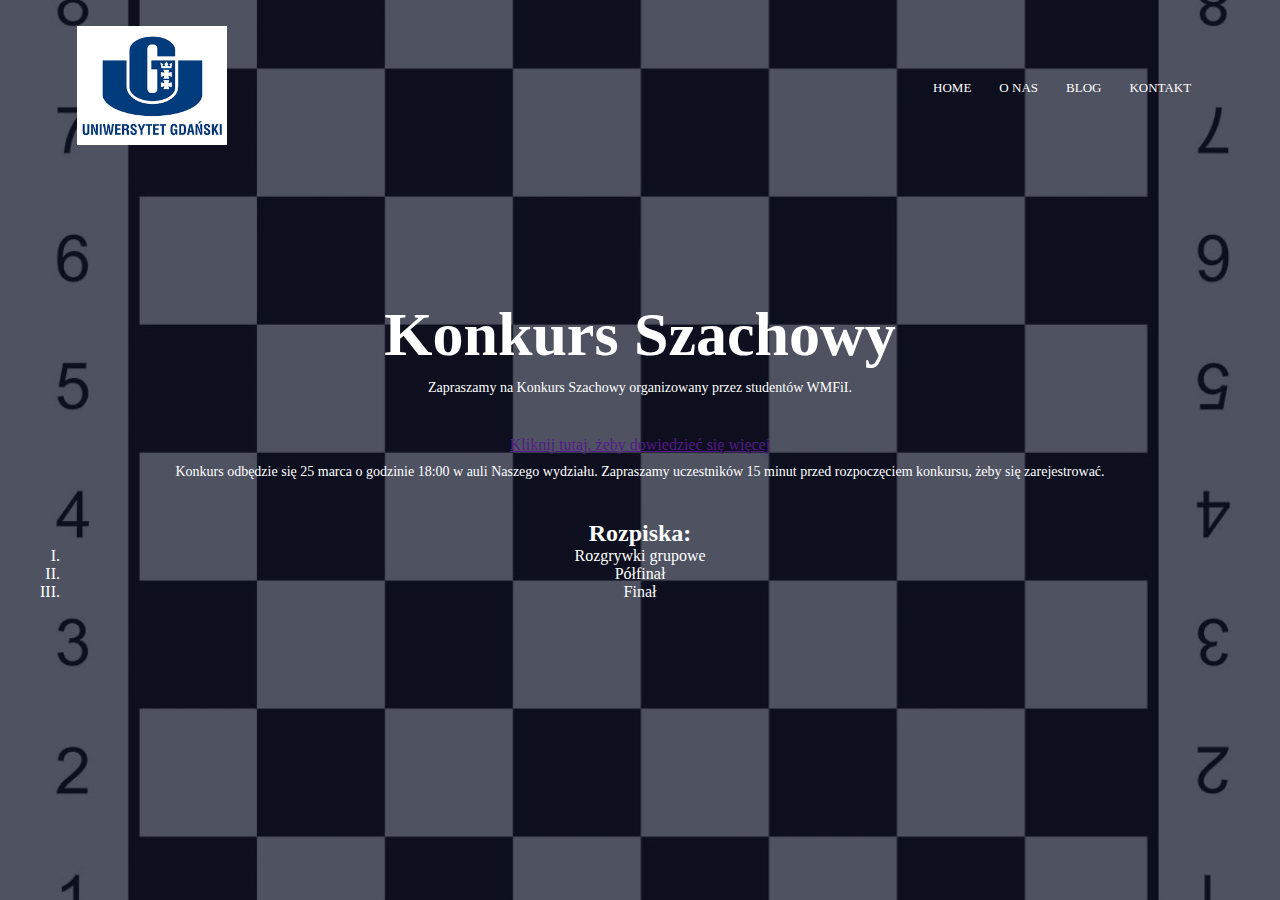
==== lab3/index.html @ 45f63039 "initial commit" ====
<!DOCTYPE html>
<html lang="pl">
<head>
    <meta charset="UTF-8">
    <title>Konkurs Szachowy</title>
    <link rel="stylesheet" href="style.css">
</head>
<body>
    <section class="header">
        <nav>
            <a href="index.html"><img src="images/logo.png" alt=""></a>
            <div class="nav-links">
                <ul>
                    <li><a href="">HOME</a> </li>
                    <li><a href="">O NAS</a> </li>
                    <li><a href="">BLOG</a> </li>
                    <li><a href="">KONTAKT</a> </li>
                </ul>
            </div>
        </nav>

        <div class="text-box">
            <h1>Konkurs Szachowy</h1>
            <p>Zapraszamy na Konkurs Szachowy organizowany przez studentów WMFiI.</p>
            <a href="">Kliknij tutaj, żeby dowiedzieć się więcej</a>
            <p>Konkurs odbędzie się 25 marca o godzinie 18:00 w auli Naszego wydziału.
                Zapraszamy uczestników 15 minut przed rozpoczęciem konkursu, żeby się zarejestrować.</p>
            <h2>Rozpiska:</h2>
            <ol type="I">
                <li>Rozgrywki grupowe</li>
                <li>Półfinał</li>
                <li>Finał</li>
            </ol>
        </div>
    </section>
</body>
</html>
---- lab3/style.css ----
* {
    margin: 0;
    padding: 0;
}

.header {
    min-height: 100vh;
    width: 100%;
    background-image: linear-gradient(rgba(4,9,30,0.7), rgba(4,9,30,0.7)), url(images/Szachownica-do-szachow-mata-1x1m-GRA-SZACHY.webp);
    background-position: center;
    background-size: cover;
    position: relative;
}

nav {
    display: flex;
    padding: 2% 6%;
    justify-content: space-between;
    align-items: center;
}

nav img {
    width: 150px;

}

.nav-links {
    flex: 1;
    text-align: right;
}
.nav-links ul li {
    list-style: none;
    display: inline-block;
    padding: 8px 12px;
    position: relative;
}

.nav-links ul li a {
    color: #fff;
    text-decoration: none;
    font-size: 13px;
}

.text-box {
    width: 90%;
    color: #fff;
    position: absolute;
    top: 50%;
    left: 50%;
    transform: translate(-50%, -50%);
    text-align: center;
}

.text-box h1 {
    font-size: 62px;
}

.text-box p {
    margin: 10px 0 40px;
    font-size: 14px;
    color: #fff;
}
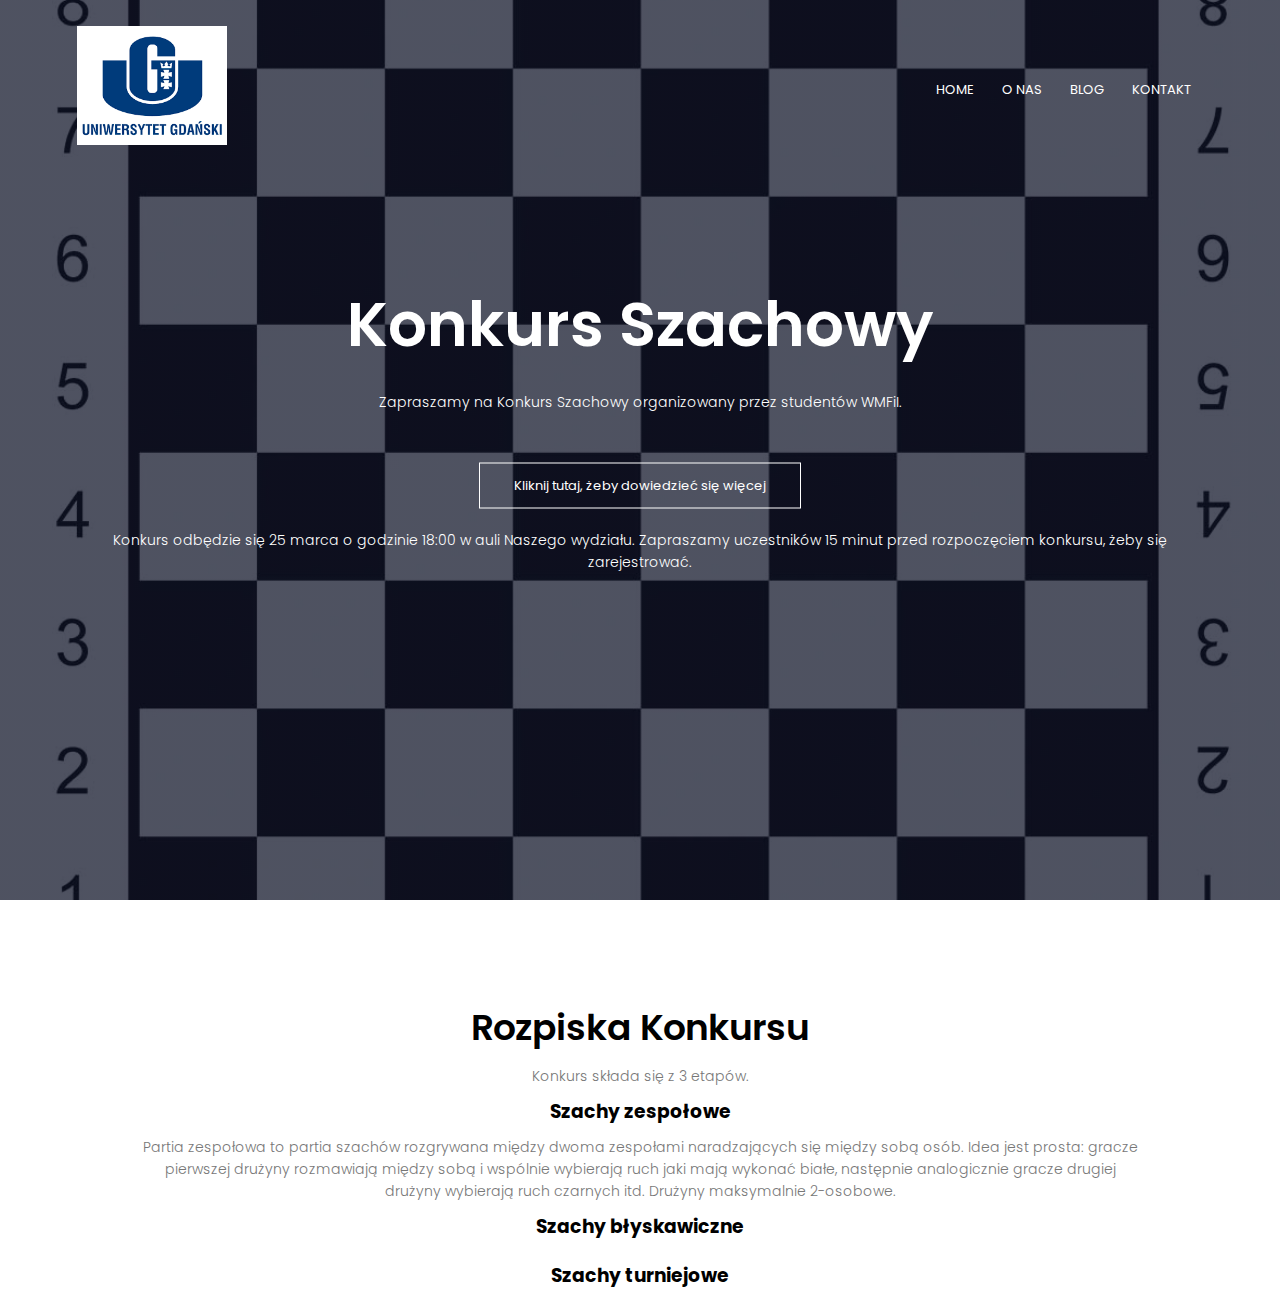
==== commit 9741ed3b: "initial commit" ====
--- a/lab3/index.html
+++ b/lab3/index.html
@@ -4,6 +4,9 @@
     <meta charset="UTF-8">
     <title>Konkurs Szachowy</title>
     <link rel="stylesheet" href="style.css">
+    <link rel="preconnect" href="https://fonts.googleapis.com">
+    <link rel="preconnect" href="https://fonts.gstatic.com" crossorigin>
+    <link href="https://fonts.googleapis.com/css2?family=Poppins:wght@100;200;400;600;700&display=swap" rel="stylesheet">
 </head>
 <body>
     <section class="header">
@@ -22,15 +25,28 @@
         <div class="text-box">
             <h1>Konkurs Szachowy</h1>
             <p>Zapraszamy na Konkurs Szachowy organizowany przez studentów WMFiI.</p>
-            <a href="">Kliknij tutaj, żeby dowiedzieć się więcej</a>
+            <a href="" class="hero-btn">Kliknij tutaj, żeby dowiedzieć się więcej</a>
             <p>Konkurs odbędzie się 25 marca o godzinie 18:00 w auli Naszego wydziału.
                 Zapraszamy uczestników 15 minut przed rozpoczęciem konkursu, żeby się zarejestrować.</p>
-            <h2>Rozpiska:</h2>
-            <ol type="I">
-                <li>Rozgrywki grupowe</li>
-                <li>Półfinał</li>
-                <li>Finał</li>
-            </ol>
+        </div>
+    </section>
+
+    <section class="rozpiska">
+        <h1>Rozpiska Konkursu</h1>
+        <p>Konkurs składa się z 3 etapów.</p>
+
+        <div class="row">
+            <div class="rozpiska-col">
+                <h3>Szachy zespołowe</h3>
+                <p>Partia zespołowa to partia szachów rozgrywana między dwoma zespołami naradzających się
+                    między sobą osób. Idea jest prosta: gracze pierwszej drużyny rozmawiają między sobą i wspólnie
+                    wybierają ruch jaki mają wykonać białe, następnie analogicznie gracze drugiej drużyny wybierają
+                    ruch czarnych itd. Drużyny maksymalnie 2-osobowe.</p>
+                <h3>Szachy błyskawiczne</h3>
+                <p></p>
+                <h3>Szachy turniejowe</h3>
+                <p></p>
+            </div>
         </div>
     </section>
 </body>
--- a/lab3/style.css
+++ b/lab3/style.css
@@ -1,6 +1,7 @@
 * {
     margin: 0;
     padding: 0;
+    font-family: 'Poppins', sans-serif;
 }
 
 .header {
@@ -21,7 +22,6 @@
 
 nav img {
     width: 150px;
-
 }
 
 .nav-links {
@@ -59,4 +59,43 @@
     margin: 10px 0 40px;
     font-size: 14px;
     color: #fff;
+}
+
+.hero-btn {
+    display: inline-block;
+    text-decoration: none;
+    color: white;
+    border: 1px solid #fff;
+    padding: 12px 34px;
+    font-size: 13px;
+    background: transparent;
+    position: relative;
+    cursor: pointer;
+}
+
+.hero-btn:hover {
+    border: 1px solid darkblue;
+    background: darkblue;
+    transition: 1s;
+}
+/*rozpiska*/
+
+.rozpiska {
+    width: 80%;
+    margin: auto;
+    text-align: center;
+    padding-top: 100px;
+}
+
+h1 {
+    font-size: 36px;
+    font-weight: 600;
+}
+
+p {
+    color: #777;
+    font-size: 14px;
+    font-weight: 300;
+    line-height: 22px;
+    padding: 10px;
 }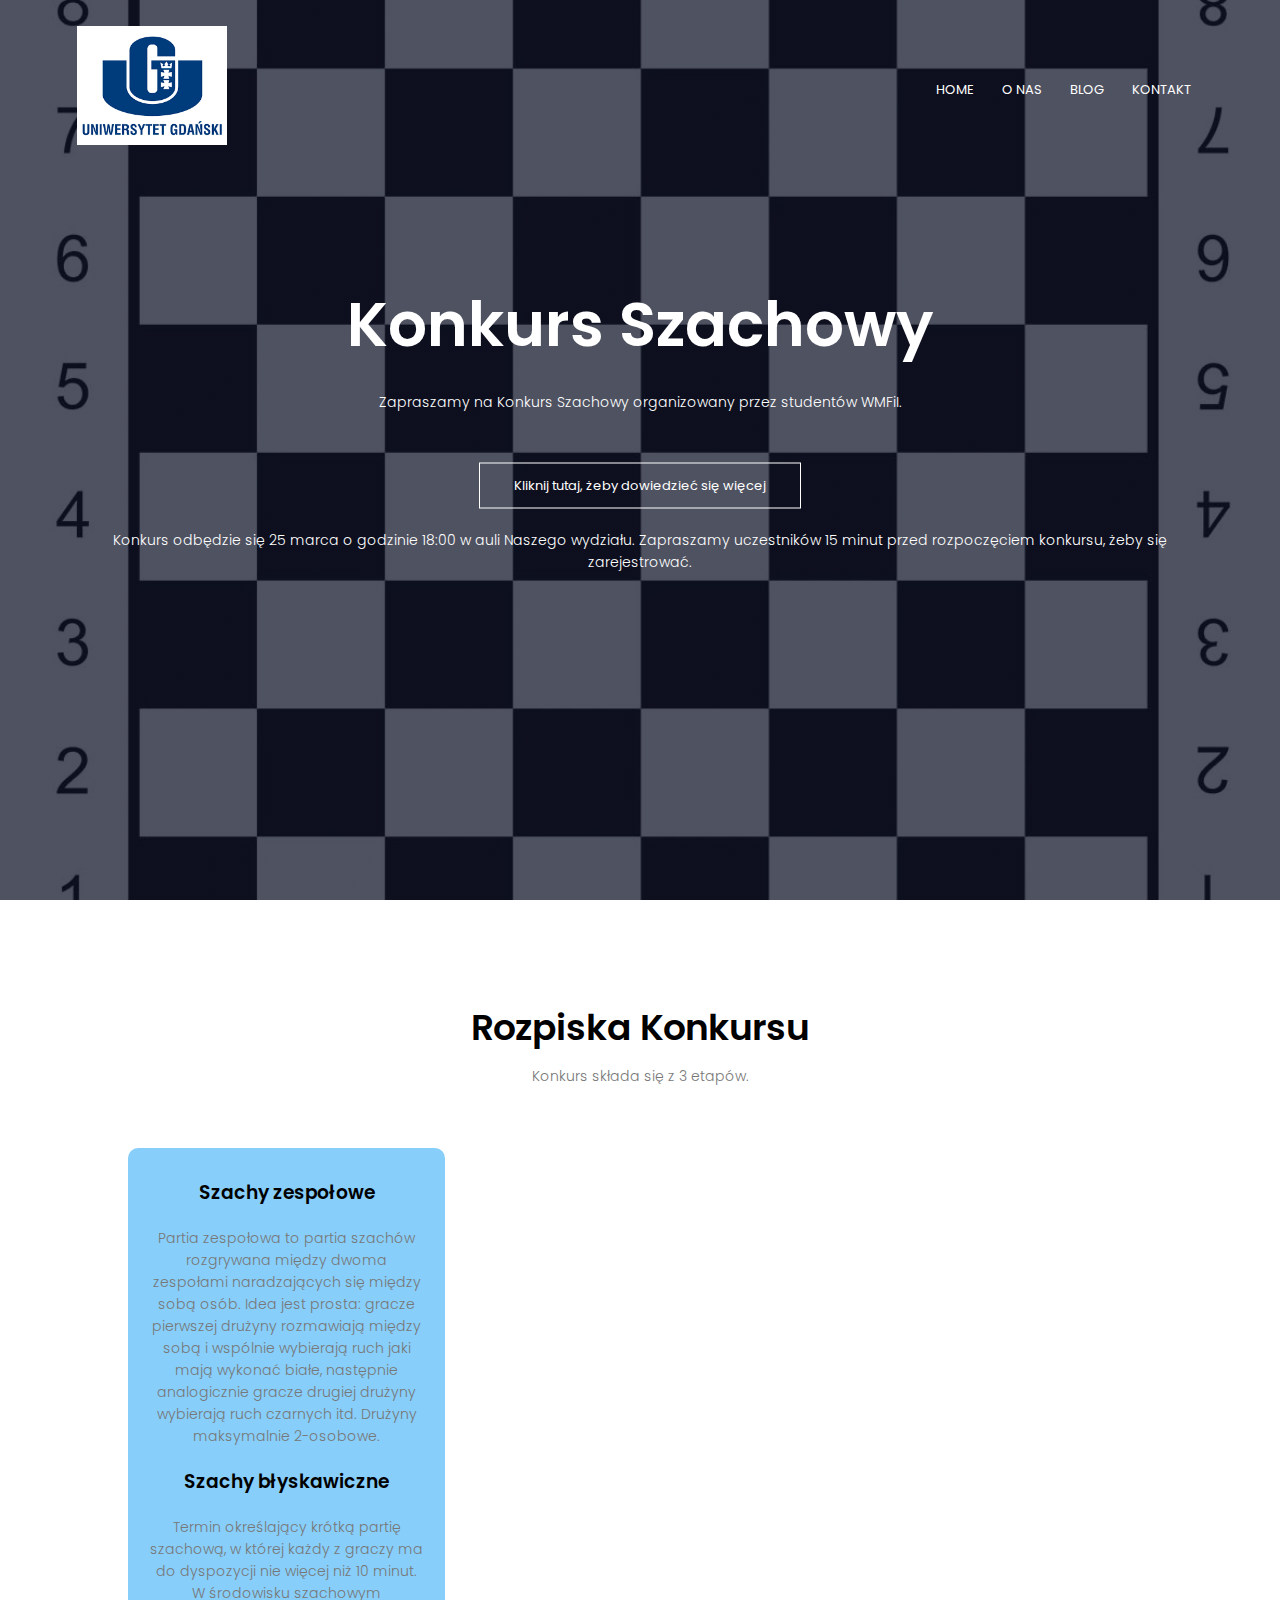
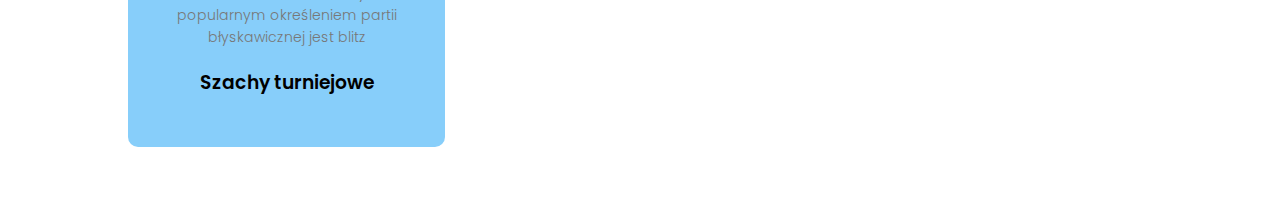
==== commit e928e3f4: "initial commit" ====
--- a/lab3/index.html
+++ b/lab3/index.html
@@ -43,7 +43,8 @@
                     wybierają ruch jaki mają wykonać białe, następnie analogicznie gracze drugiej drużyny wybierają
                     ruch czarnych itd. Drużyny maksymalnie 2-osobowe.</p>
                 <h3>Szachy błyskawiczne</h3>
-                <p></p>
+                <p>Termin określający krótką partię szachową, w której każdy z graczy ma do dyspozycji nie więcej niż
+                    10 minut. W środowisku szachowym popularnym określeniem partii błyskawicznej jest blitz</p>
                 <h3>Szachy turniejowe</h3>
                 <p></p>
             </div>
--- a/lab3/style.css
+++ b/lab3/style.css
@@ -98,4 +98,30 @@
     font-weight: 300;
     line-height: 22px;
     padding: 10px;
+}
+
+.row {
+    margin-top: 5%;
+    display: flex;
+    justify-content: space-between;
+}
+
+.rozpiska-col {
+    flex-basis: 31%;
+    background: lightskyblue;
+    border-radius: 10px;
+    margin-bottom: 5%;
+    padding: 20px 12px;
+    box-sizing: border-box;
+    transition: 0.5s;
+}
+
+h3 {
+    text-align: center;
+    font-weight: 600;
+    margin: 10px 0;
+}
+
+.rozpiska-col:hover {
+    box-shadow: 0 0 20px 0 rgba(0,0,0,0.2);
 }